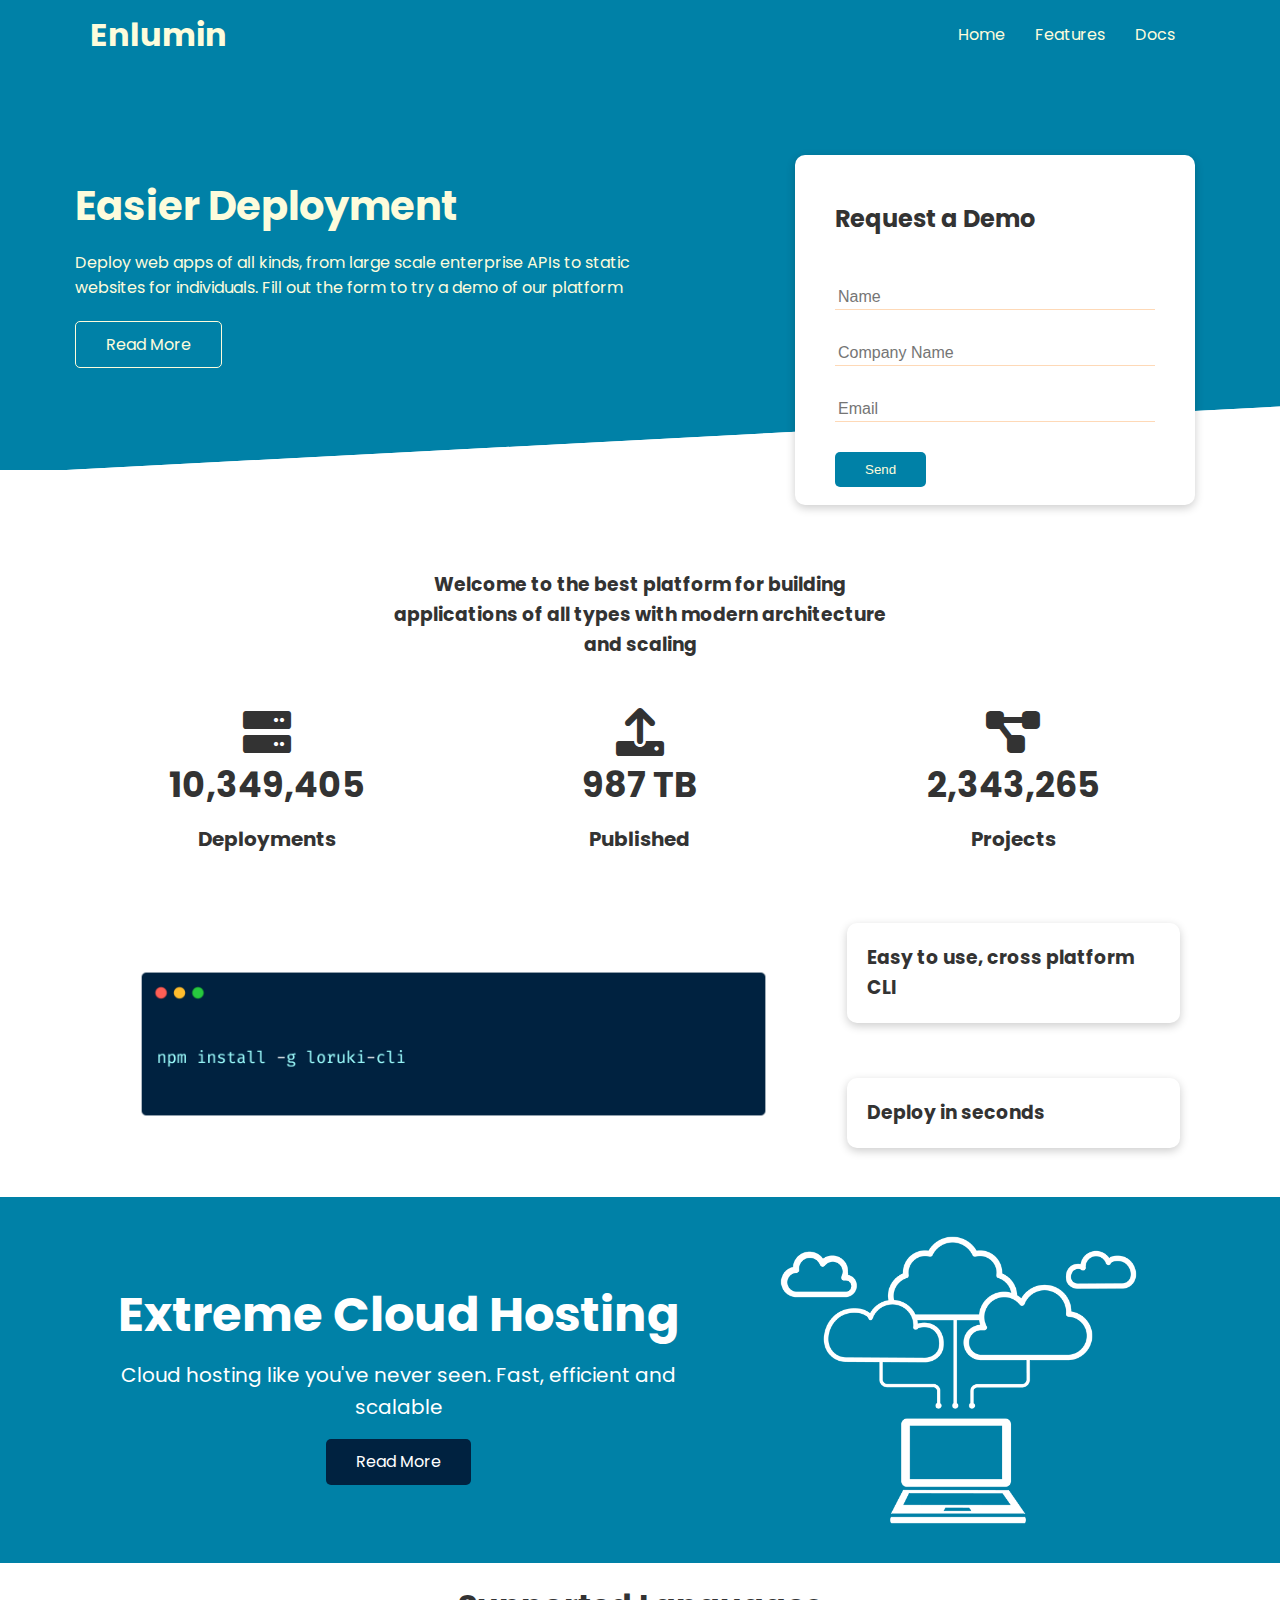
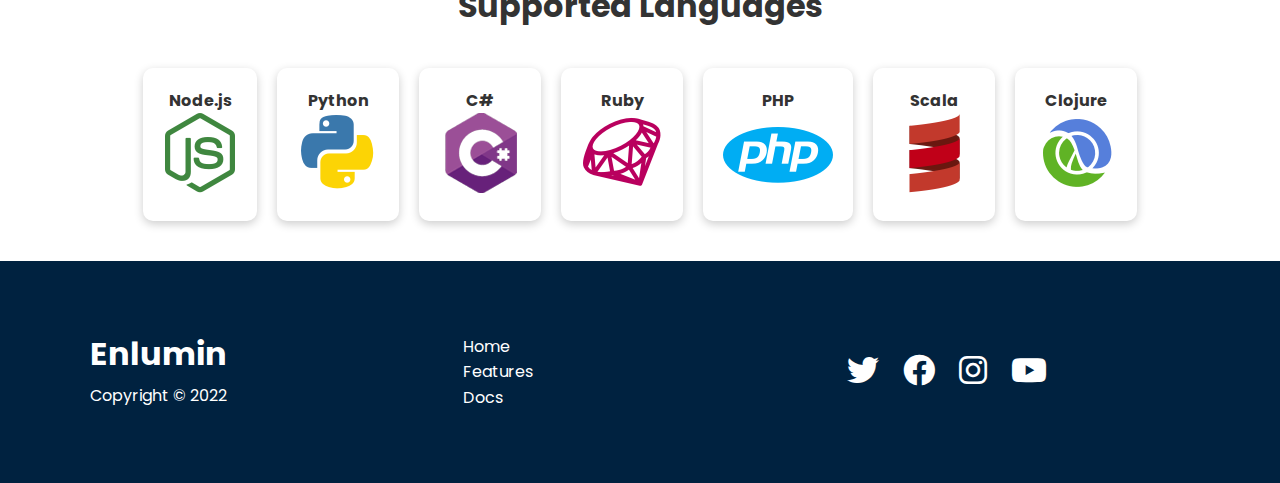
==== index.html @ 9f95b6fc "Initial commit" ====
<!DOCTYPE html>
<html lang="en">
  <head>
    <meta charset="UTF-8" />
    <meta http-equiv="X-UA-Compatible" content="IE=edge" />
    <meta name="viewport" content="width=device-width, initial-scale=1.0" />
    <link
      rel="stylesheet"
      href="https://cdnjs.cloudflare.com/ajax/libs/font-awesome/6.0.0/css/all.min.css"
      integrity="sha512-9usAa10IRO0HhonpyAIVpjrylPvoDwiPUiKdWk5t3PyolY1cOd4DSE0Ga+ri4AuTroPR5aQvXU9xC6qOPnzFeg=="
      crossorigin="anonymous"
      referrerpolicy="no-referrer"
    />
    <link rel="stylesheet" href="css/utilities.css" />
    <link rel="stylesheet" href="css/style.css" />
    <title>Enlumin | Cloud Hosting For Everyone</title>
  </head>
  <body>
    <!-- Navbar -->
    <div class="navbar">
      <div class="container flex">
        <h1 class="logo">Enlumin</h1>
        <nav>
          <ul>
            <li><a href="index.html">Home</a></li>
            <li><a href="features.html">Features</a></li>
            <li><a href="docs.html">Docs</a></li>
          </ul>
        </nav>
      </div>
    </div>

    <!-- Showcase -->
    <section class="showcase">
      <div class="container grid">
        <div class="showcase-text">
          <h1>Easier Deployment</h1>
          <p>
            Deploy web apps of all kinds, from large scale enterprise APIs to
            static websites for individuals. Fill out the form to try a demo of
            our platform
          </p>
          <a href="features.html" class="btn btn-outline">Read More</a>
        </div>

        <div class="showcase-form card">
          <h2>Request a Demo</h2>
          <form
            name="contact"
            method="POST"
            netlify-honeypot="bot-field"
            data-netlify="true"
          >
            <input type="hidden" name="form-name" value="contact" />
            <p class="hidden">
              <label>
                Don’t fill this out if you’re human: <input name="bot-field" />
              </label>
            </p>
            <div class="form-control">
              <input
                type="text"
                name="name"
                id="name"
                placeholder="Name"
                required
              />
            </div>
            <div class="form-control">
              <input
                type="text"
                name="company"
                id="name"
                placeholder="Company Name"
                required
              />
            </div>
            <div class="form-control">
              <input
                type="email"
                name="email"
                id="name"
                placeholder="Email"
                required
              />
            </div>
            <input type="submit" value="Send" class="btn btn-primary" />
          </form>
        </div>
      </div>
    </section>

    <!-- Stats -->
    <section class="stats">
      <div class="container">
        <h3 class="stats-heading text-center my-1">
          Welcome to the best platform for building applications of all types
          with modern architecture and scaling
        </h3>
        <div class="grid grid-3 text-center my-4">
          <div>
            <i class="fas fa-server fa-3x"></i>
            <h3>10,349,405</h3>
            <p class="text-secondary">Deployments</p>
          </div>
          <div>
            <i class="fas fa-upload fa-3x"></i>
            <h3>987 TB</h3>
            <p class="text-secondary">Published</p>
          </div>
          <div>
            <i class="fas fa-project-diagram fa-3x"></i>
            <h3>2,343,265</h3>
            <p class="text-secondary">Projects</p>
          </div>
        </div>
      </div>
    </section>

    <!-- CLI -->
    <section class="cli">
      <div class="container grid">
        <img src="images/cli.png" alt="" />
        <div class="card">
          <h3>Easy to use, cross platform CLI</h3>
        </div>
        <div class="card">
          <h3>Deploy in seconds</h3>
        </div>
      </div>
    </section>

    <!-- Cloud -->
    <section class="cloud bg-primary my-2 py-2">
      <div class="container grid">
        <div class="text-center">
          <h2 class="lg">Extreme Cloud Hosting</h2>
          <p class="lead my-1">
            Cloud hosting like you've never seen. Fast, efficient and scalable
          </p>
          <a href="features" class="btn btn-dark">Read More</a>
        </div>
        <img src="images/cloud.png" alt="" />
      </div>
    </section>

    <!-- Languages -->
    <section class="languages">
      <h2 class="md text-center my-2">Supported Languages</h2>
      <div class="container flex">
        <div class="card">
          <h4>Node.js</h4>
          <img src="images/logos/node.png" alt="" />
        </div>
        <div class="card">
          <h4>Python</h4>
          <img src="images/logos/python.png" alt="" />
        </div>
        <div class="card">
          <h4>C#</h4>
          <img src="images/logos/csharp.png" alt="" />
        </div>
        <div class="card">
          <h4>Ruby</h4>
          <img src="images/logos/ruby.png" alt="" />
        </div>
        <div class="card">
          <h4>PHP</h4>
          <img src="images/logos/php.png" alt="" />
        </div>
        <div class="card">
          <h4>Scala</h4>
          <img src="images/logos/scala.png" alt="" />
        </div>
        <div class="card">
          <h4>Clojure</h4>
          <img src="images/logos/clojure.png" alt="" />
        </div>
      </div>
    </section>

    <!-- Footer -->
    <footer class="footer bg-dark py-5">
      <div class="container grid grid-3">
        <div>
          <h1>Enlumin</h1>
          <p>Copyright &copy; 2022</p>
        </div>
        <nav>
          <ul>
            <li><a href="index.html">Home</a></li>
            <li><a href="features.html">Features</a></li>
            <li><a href="docs.html">Docs</a></li>
          </ul>
        </nav>
        <div class="social">
          <a href="#"><i class="fab fa-twitter fa-2x"></i></a>
          <a href="#"><i class="fab fa-facebook fa-2x"></i></a>
          <a href="#"><i class="fab fa-instagram fa-2x"></i></a>
          <a href="#"><i class="fab fa-youtube fa-2x"></i></a>
        </div>
      </div>
    </footer>
  </body>
</html>
---- css/utilities.css ----
/* Utilities */
.container {
  max-width: 1100px;
  margin: 0 auto;
  overflow: auto;
  /* padding: 0 40px; */
}

.flex {
  display: flex;
  justify-content: center;
  align-items: center;
  height: 100%;
}

.grid {
  display: grid;
  grid-template-columns: 1fr 1fr;
  gap: 20px;
  justify-content: center;
  align-items: center;
  height: 100%;
}

.grid-3 {
  grid-template-columns: repeat(3, 1fr);
}

.card {
  background-color: #fff;
  color: #333;
  border-radius: 10px;
  box-shadow: 0 3px 10px rgba(0, 0, 0, 0.2);
  padding: 20px;
  margin: 10px;
}

.text-center {
  text-align: center;
}

/* Backgrounds & colored buttons */
.bg-primary,
.btn-primary {
  background-color: var(--primary-color);
  color: #fff;
}

.bg-dark {
  background-color: var(--dark-color);
  color: #fff;
}

.bg-primary a,
.btn-primary a,
.bg-dark a {
  color: #fff;
}

/* Text sizes & colors*/
.lead {
  font-size: 20px;
}

.sm {
  font-size: 1rem;
}

.md {
  font-size: 2rem;
}

.lg {
  font-size: 3rem;
}

.xl {
  font-size: 4rem;
}

.text-primary {
  color: var(--primary-color);
}
.text-secondary {
  color: var(--secondary-color);
}
.text-dark {
  color: var(--dark-color);
}

/* Alert */
.alert {
  background-color: var(--light-color);
  padding: 10px 20px;
  font-weight: bold;
  margin: 15px 0;
}
.alert i {
  margin-right: 10px;
}

.alert-success {
  background-color: var(--success-color);
  color: #fff;
}

.alert-error {
  background-color: var(--error-color);
  color: #fff;
}

/* Buttons */
.btn {
  display: inline-block;
  padding: 10px 30px;
  cursor: pointer;
  background-color: var(--primary-color);
  color: var(--light-color);
  border: 0;
  border-radius: 5px;
}

.btn-dark {
  background-color: var(--dark-color);
}

.btn-outline {
  background-color: transparent;
  border: 1px var(--light-color) solid;
}

.btn:hover {
  transform: scale(0.98);
}

/* Margin */
.my-1 {
  margin: 1rem 0;
}
.my-2 {
  margin: 1.5rem 0;
}
.my-3 {
  margin: 2rem 0;
}
.my-4 {
  margin: 3rem 0;
}
.my-5 {
  margin: 4rem 0;
}

.m-1 {
  margin: 1rem;
}
.m-2 {
  margin: 1.5rem;
}
.m-3 {
  margin: 2rem;
}
.m-4 {
  margin: 3rem;
}
.m-5 {
  margin: 4rem;
}

/* Padding */
.py-1 {
  padding: 1rem 0;
}
.py-2 {
  padding: 1.5rem 0;
}
.py-3 {
  padding: 2rem 0;
}
.py-4 {
  padding: 3rem 0;
}
.py-5 {
  padding: 4rem 0;
}

.p-1 {
  padding: 1rem;
}
.p-2 {
  padding: 1.5rem;
}
.p-3 {
  padding: 2rem;
}
.p-4 {
  padding: 3rem;
}
.p-5 {
  padding: 4rem;
}
---- css/style.css ----
@import url("https://fonts.googleapis.com/css2?family=Poppins:wght@400;500;600;700&display=swap");

:root {
  --primary-color: #0081a7;
  --primary-light-color: #00afb9;
  --light-color: #fdfcdc;
  --tertiary-color: #fed9b7;
  --dark-color: #002240;
  --success-color: #5cb85c;
  --error-color: #d9534f;
}

/* General styles */
* {
  box-sizing: border-box;
  padding: 0;
  margin: 0;
}

body {
  font-family: "Poppins", sans-serif;
  color: #333;
  line-height: 1.6;
}

ul {
  list-style-type: none;
}

a {
  text-decoration: none;
  color: #333;
}

h1,
h2 {
  line-height: 1.2;
  margin: 10px 0;
}

p {
  margin: 10px 0;
}

img {
  width: 100%;
}

code,
pre {
  background: #333;
  color: #fff;
  padding: 10px;
}

.hidden {
  visibility: hidden;
  height: 0;
}

/* Navbar */
.navbar {
  background-color: var(--primary-color);
  color: var(--light-color);
  height: 70px;
}

.navbar .flex {
  justify-content: space-between;
}

.navbar ul {
  display: flex;
}

.navbar a {
  color: var(--light-color);
  padding: 10px;
  margin: 0 5px;
}

.navbar a:hover {
  border-bottom: 2px #fff solid;
}

/* Showcase */
.showcase {
  height: 400px;
  background-color: var(--primary-color);
  color: var(--light-color);
  position: relative;
}

.showcase h1 {
  font-size: 40px;
}

.showcase p {
  margin: 20px 0;
}

.showcase .grid {
  overflow: visible;
  grid-template-columns: 55% 45%;
  gap: 30px;
}

.showcase-text {
  -webkit-animation: slideInFromLeft 1s ease-in;
  animation: slideInFromLeft 1s ease-in;
}

.showcase-form {
  justify-self: flex-end;
  position: relative;
  top: 60px;
  height: 350px;
  width: 400px;
  padding: 40px;
  z-index: 100;
  -webkit-animation: slideInFromRight 1s ease-in;
  animation: slideInFromRight 1s ease-in;
}

.showcase-form .form-control {
  margin: 30px 0;
}

.showcase-form input[type="text"],
.showcase-form input[type="email"] {
  border: 0;
  border-bottom: 1px solid var(--tertiary-color);
  width: 100%;
  padding: 3px;
  font-size: 16px;
}

.showcase-form input:focus {
  outline: none;
}

.showcase::before,
.showcase::after {
  content: "";
  position: absolute;
  height: 100px;
  bottom: -70px;
  right: 0;
  left: 0;
  background-color: #fff;
  transform: skewY(-3deg);
}

/* Stats */
.stats {
  padding-top: 100px;
  -webkit-animation: slideInFromBottom 1s ease-in;
  animation: slideInFromBottom 1s ease-in;
}

.stats-heading {
  max-width: 500px;
  margin: auto;
}

.stats .grid h3 {
  font-size: 35px;
}

.stats .grid p {
  font-size: 20px;
  font-weight: bold;
}

/* CLI */
.cli .grid {
  grid-template-columns: repeat(3, 1fr);
  grid-template-rows: repeat(2, 1fr);
}

.cli .grid > *:first-child {
  grid-column: 1 / span 2;
  grid-row: 1 / span 2;
}

/* Cloud */
.cloud .grid {
  grid-template-columns: 4fr 3fr;
}

/* Languages */
.languages .flex {
  flex-wrap: wrap;
}

.languages .card {
  text-align: center;
  margin: 18px 10px 40px;
  transition: transform 0.2s ease-in;
}

.languages .card hr {
  font-size: 20px;
  margin-bottom: 10px;
}

.languages .card:hover {
  transform: translateY(-15px);
}

/* Features */
.features-head img {
  width: 200px;
  justify-self: flex-end;
}

.features-sub-head img {
  width: 300px;
  justify-self: flex-end;
}

.features-main .card > i {
  margin: 0 10px;
}

.features-main .grid {
  padding: 30px;
}

.features-main .grid > *:first-child {
  grid-column: 1 / span 3;
}

.features-main .grid > *:nth-child(2) {
  grid-column: 1 / span 2;
}

/* Docs */
.docs-head img {
  width: 200px;
  justify-self: flex-end;
}

.docs-main h3 {
  margin: 20px 0;
}

.docs-main .grid {
  grid-template-columns: 1fr 2fr;
  align-items: flex-start;
}

.docs-main nav li {
  font-size: 17px;
  padding-bottom: 5px;
  margin-bottom: 5px;
  border-bottom: 1px #ccc solid;
}

.docs-main a:hover {
  font-weight: bold;
}

/* Footer */
.footer .social a {
  margin: 0 10px;
}

/* Animations */
@-webkit-keyframes slideInFromLeft {
  0% {
    transform: translateX(-100%);
  }

  100% {
    transform: translateX(0);
  }
}
@keyframes slideInFromLeft {
  0% {
    transform: translateX(-100%);
  }

  100% {
    transform: translateX(0);
  }
}
@-webkit-keyframes slideInFromRight {
  0% {
    transform: translateX(100%);
  }

  100% {
    transform: translateX(0);
  }
}
@keyframes slideInFromRight {
  0% {
    transform: translateX(100%);
  }

  100% {
    transform: translateX(0);
  }
}

@-webkit-keyframes slideInFromTop {
  0% {
    transform: translateY(-100%);
  }

  100% {
    transform: translateY(0);
  }
}

@keyframes slideInFromTop {
  0% {
    transform: translateY(-100%);
  }

  100% {
    transform: translateY(0);
  }
}

@-webkit-keyframes slideInFromBottom {
  0% {
    transform: translateY(100%);
  }

  100% {
    transform: translateY(0);
  }
}

@keyframes slideInFromBottom {
  0% {
    transform: translateY(100%);
  }

  100% {
    transform: translateY(0);
  }
}

/* Media Queries */
/* Tablet */
@media (max-width: 768px) {
  .grid,
  .showcase .grid,
  .stats .grid,
  .cli .grid,
  .cloud .grid,
  .features-main .grid,
  .docs-main .grid {
    grid-template-columns: 1fr;
    grid-template-rows: 1fr;
  }

  .showcase {
    height: auto;
  }

  .showcase-text {
    text-align: center;
    margin-top: 40px;
    -webkit-animation: slideInFromTop 1s ease-in;
    animation: slideInFromTop 1s ease-in;
  }

  .showcase-form {
    justify-self: center;
    margin: auto;
    -webkit-animation: slideInFromBottom 1s ease-in;
    animation: slideInFromBottom 1s ease-in;
  }

  .cli .grid > *:first-child {
    grid-column: 1;
    grid-row: 1;
  }

  .features-head,
  .features-sub-head,
  .docs-head {
    text-align: center;
  }

  .features-head img,
  .features-sub-head img,
  .docs-head img {
    justify-self: center;
  }

  .features-main .grid > *:first-child,
  .features-main .grid > *:nth-child(2) {
    grid-column: 1;
  }
}
/* Mobile */
@media (max-width: 500px) {
  .navbar {
    height: 110px;
  }

  .navbar .flex {
    flex-direction: column;
  }

  .navbar ul {
    padding: 10px;
    background-color: rgba(0, 0, 0, 0.1);
  }
}
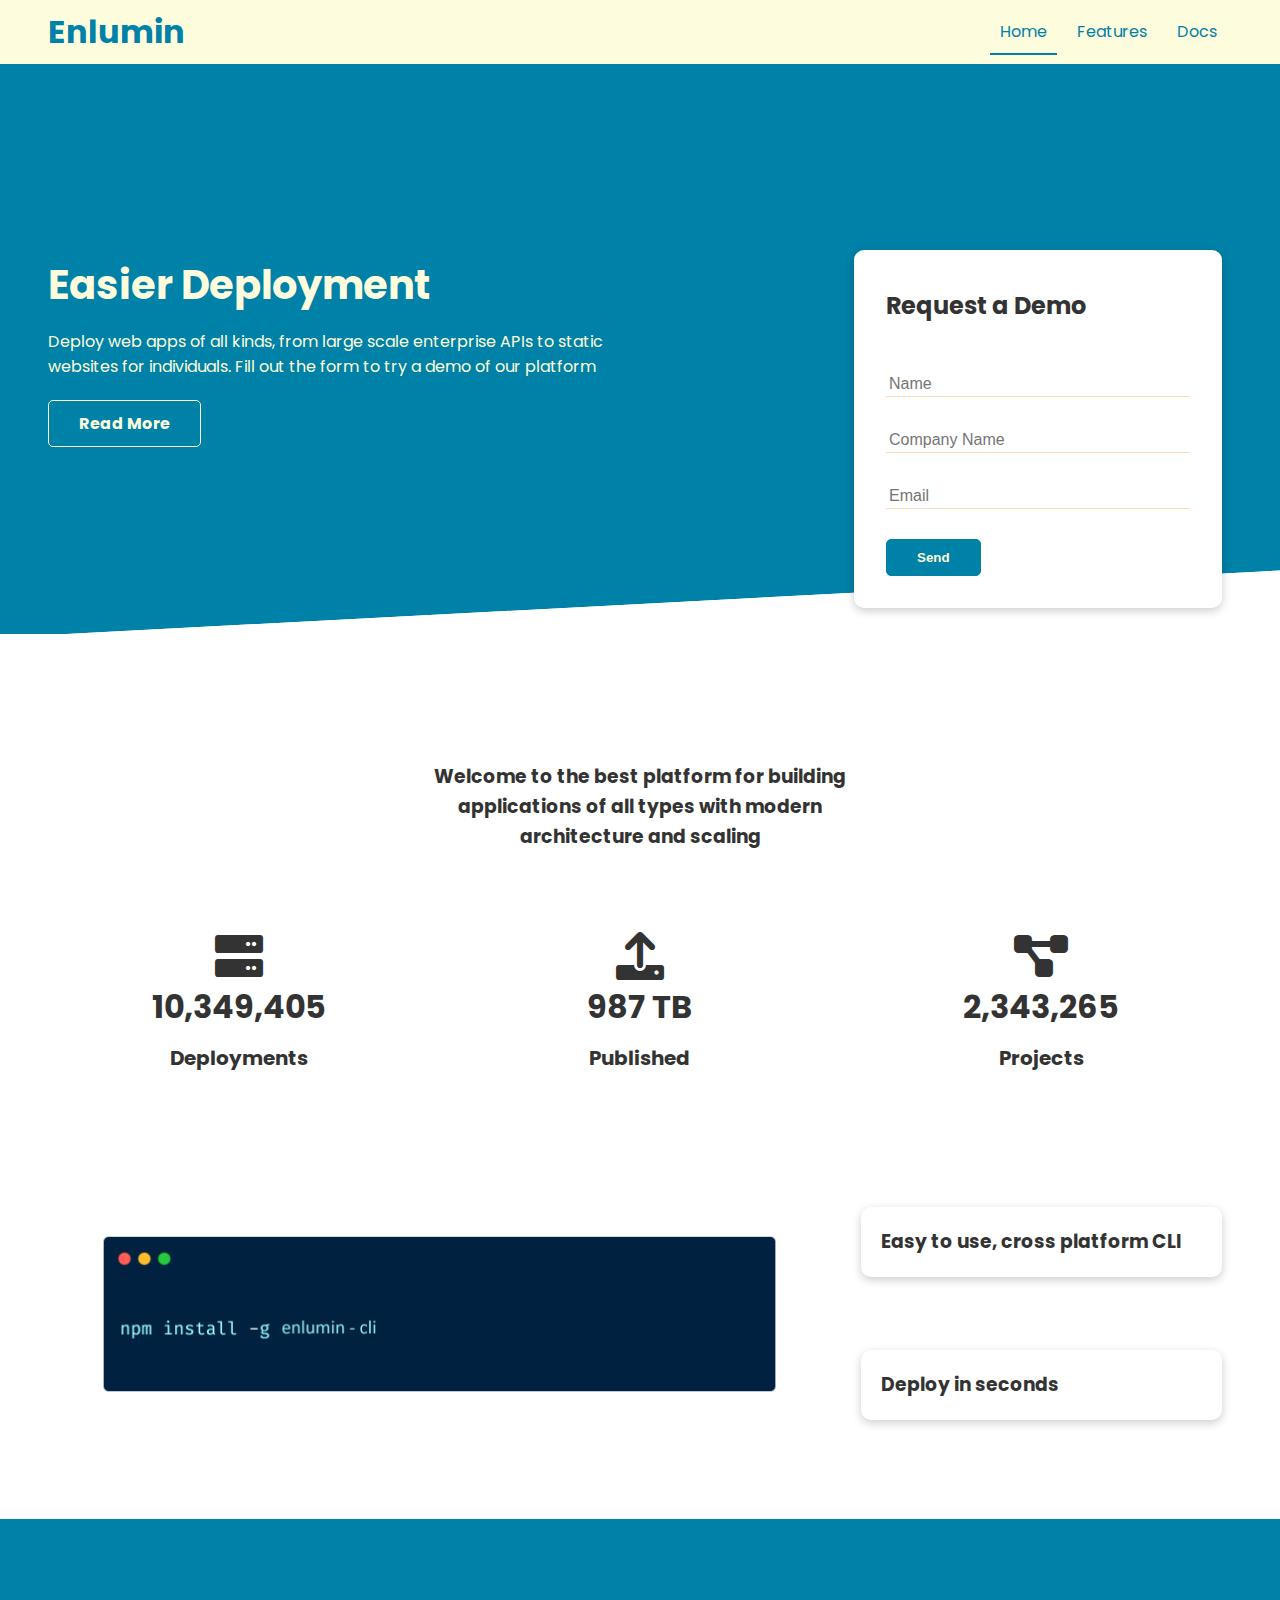
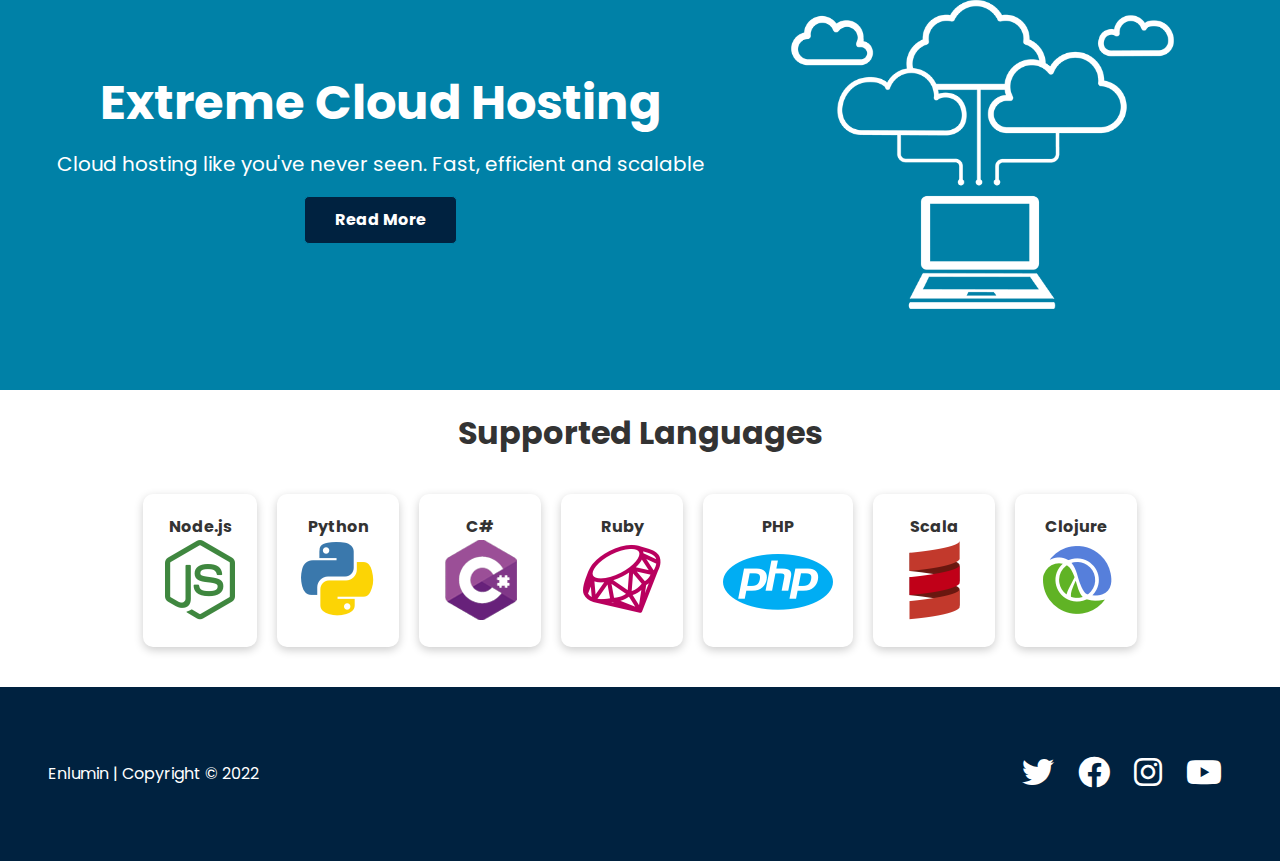
==== commit 67c64243: "Home page - responsivness" ====
--- a/index.html
+++ b/index.html
@@ -20,13 +20,18 @@
     <div class="navbar">
       <div class="container flex">
         <h1 class="logo">Enlumin</h1>
-        <nav>
-          <ul>
-            <li><a href="index.html">Home</a></li>
+        <nav class="nav-links-wrapper">
+          <ul class="nav-links">
+            <li><a class="active-link" href="index.html">Home</a></li>
             <li><a href="features.html">Features</a></li>
             <li><a href="docs.html">Docs</a></li>
           </ul>
         </nav>
+        <div class="mobile-menu-toggle">
+          <span class="line"></span>
+          <span class="line"></span>
+          <span class="line"></span>
+        </div>
       </div>
     </div>
 
@@ -131,7 +136,7 @@
     </section>
 
     <!-- Cloud -->
-    <section class="cloud bg-primary my-2 py-2">
+    <section class="cloud bg-primary my-2 py-5">
       <div class="container grid">
         <div class="text-center">
           <h2 class="lg">Extreme Cloud Hosting</h2>
@@ -181,18 +186,10 @@
 
     <!-- Footer -->
     <footer class="footer bg-dark py-5">
-      <div class="container grid grid-3">
+      <div class="container">
         <div>
-          <h1>Enlumin</h1>
-          <p>Copyright &copy; 2022</p>
-        </div>
-        <nav>
-          <ul>
-            <li><a href="index.html">Home</a></li>
-            <li><a href="features.html">Features</a></li>
-            <li><a href="docs.html">Docs</a></li>
-          </ul>
-        </nav>
+          <p>Enlumin | Copyright &copy; 2022</p>
+        </div>
         <div class="social">
           <a href="#"><i class="fab fa-twitter fa-2x"></i></a>
           <a href="#"><i class="fab fa-facebook fa-2x"></i></a>
@@ -201,5 +198,7 @@
         </div>
       </div>
     </footer>
+
+    <script src="js/app.js"></script>
   </body>
 </html>
--- a/css/utilities.css
+++ b/css/utilities.css
@@ -1,9 +1,15 @@
 /* Utilities */
 .container {
-  max-width: 1100px;
+  max-width: 1280px;
   margin: 0 auto;
   overflow: auto;
-  /* padding: 0 40px; */
+  padding: 0 3rem;
+}
+
+@media screen and (max-width: 500px) {
+  .container {
+    padding: 0 1rem;
+  }
 }
 
 .flex {
@@ -22,11 +28,18 @@
   height: 100%;
 }
 
+@media screen and(max-width: 850px) {
+  .grid {
+    grid-template-columns: 1fr;
+  }
+}
+
 .grid-3 {
   grid-template-columns: repeat(3, 1fr);
 }
 
-.card {
+.card,
+.card-list {
   background-color: #fff;
   color: #333;
   border-radius: 10px;
@@ -114,10 +127,12 @@
   display: inline-block;
   padding: 10px 30px;
   cursor: pointer;
+  font-weight: bold;
   background-color: var(--primary-color);
   color: var(--light-color);
-  border: 0;
+  border: 1px var(--primary-color) solid;
   border-radius: 5px;
+  transition: all 0.2s ease-in;
 }
 
 .btn-dark {
@@ -129,10 +144,6 @@
   border: 1px var(--light-color) solid;
 }
 
-.btn:hover {
-  transform: scale(0.98);
-}
-
 /* Margin */
 .my-1 {
   margin: 1rem 0;
--- a/css/style.css
+++ b/css/style.css
@@ -60,9 +60,20 @@
 
 /* Navbar */
 .navbar {
-  background-color: var(--primary-color);
-  color: var(--light-color);
-  height: 70px;
+  background-color: var(--light-color);
+  color: var(--primary-color);
+  height: 4rem;
+  width: 100%;
+  position: fixed;
+  top: 0;
+  z-index: 1000;
+}
+
+.navbar.sticky {
+  opacity: 0.98;
+  box-shadow: 0 0 40px rgb(0 0 0 / 7%);
+  z-index: 1000;
+  transition: all 0.3s ease-in;
 }
 
 .navbar .flex {
@@ -74,18 +85,108 @@
 }
 
 .navbar a {
-  color: var(--light-color);
+  color: var(--primary-color);
   padding: 10px;
   margin: 0 5px;
-}
-
-.navbar a:hover {
-  border-bottom: 2px #fff solid;
+  transition: color 0.6s ease-in;
+}
+
+.navbar a:hover,
+.navbar a.active-link {
+  border-bottom: 2px var(--primary-color) solid;
+}
+
+@media screen and (max-width: 720px) {
+  .nav-links {
+    position: fixed;
+    top: 4rem;
+    left: 0;
+    height: 50vh;
+    width: 100%;
+    background: #1d293e;
+    display: flex;
+    flex-direction: column;
+    align-items: center;
+    justify-content: space-evenly;
+    transform: translateX(100%);
+    transition: all 0.3s ease-in;
+  }
+
+  .nav-links.mobile-active {
+    transform: translateX(0);
+  }
+
+  .nav-links.mobile-active li a {
+    color: var(--light-color);
+  }
+}
+
+/* Mobile Menu */
+.mobile-menu-toggle {
+  display: none;
+}
+
+.mobile-menu-toggle .line {
+  width: 1.8rem;
+  height: 3px;
+  background-color: var(--primary-color);
+  display: block;
+  margin: 5px auto;
+}
+
+.mobile-menu-toggle:hover {
+  cursor: pointer;
+}
+
+.mobile-menu-toggle {
+  position: relative;
+}
+
+.mobile-menu-toggle.is-active {
+  transform: rotate(45deg);
+}
+
+.mobile-menu-toggle:before {
+  content: "";
+  position: absolute;
+  box-sizing: border-box;
+  width: 2.2rem;
+  height: 2.2rem;
+  border: 3px solid transparent;
+  top: 2px;
+  left: -10px;
+  border-radius: 100%;
+}
+
+.mobile-menu-toggle.is-active:before {
+  border: 3px solid var(--primary-color);
+}
+
+.mobile-menu-toggle.is-active .line {
+  width: 1.2rem;
+}
+
+.mobile-menu-toggle.is-active .line:nth-child(2) {
+  opacity: 0;
+}
+
+.mobile-menu-toggle.is-active .line:nth-child(1) {
+  transform: translateX(-2px) translateY(13px);
+}
+
+.mobile-menu-toggle.is-active .line:nth-child(3) {
+  transform: translateX(-2px) translateY(-3px) rotate(90deg);
+}
+
+@media screen and (max-width: 720px) {
+  .mobile-menu-toggle {
+    display: block;
+  }
 }
 
 /* Showcase */
 .showcase {
-  height: 400px;
+  padding: 10rem 0 6rem 0;
   background-color: var(--primary-color);
   color: var(--light-color);
   position: relative;
@@ -101,25 +202,22 @@
 
 .showcase .grid {
   overflow: visible;
-  grid-template-columns: 55% 45%;
-  gap: 30px;
-}
-
-.showcase-text {
-  -webkit-animation: slideInFromLeft 1s ease-in;
-  animation: slideInFromLeft 1s ease-in;
+  grid-template-columns: 1fr 1fr;
+  gap: 1rem;
+}
+
+.showcase-text .btn:hover {
+  background: var(--light-color);
+  color: var(--primary-color);
 }
 
 .showcase-form {
   justify-self: flex-end;
   position: relative;
-  top: 60px;
-  height: 350px;
-  width: 400px;
-  padding: 40px;
+  top: 5rem;
+  max-width: 23rem;
+  padding: 2rem;
   z-index: 100;
-  -webkit-animation: slideInFromRight 1s ease-in;
-  animation: slideInFromRight 1s ease-in;
 }
 
 .showcase-form .form-control {
@@ -151,20 +249,37 @@
   transform: skewY(-3deg);
 }
 
+.showcase-form .btn:hover {
+  background-color: var(--light-color);
+  color: var(--primary-color);
+  font-weight: bold;
+  border: 1px var(--primary-color) solid;
+}
+
+@media screen and (max-width: 900px) {
+  .showcase .grid {
+    grid-template-columns: 1fr;
+  }
+
+  .showcase-form {
+    justify-self: center;
+    max-width: 30rem;
+  }
+}
+
 /* Stats */
 .stats {
-  padding-top: 100px;
-  -webkit-animation: slideInFromBottom 1s ease-in;
-  animation: slideInFromBottom 1s ease-in;
+  padding-top: 8rem;
 }
 
 .stats-heading {
-  max-width: 500px;
+  max-width: 30rem;
   margin: auto;
+  padding-bottom: 2rem;
 }
 
 .stats .grid h3 {
-  font-size: 35px;
+  font-size: 2rem;
 }
 
 .stats .grid p {
@@ -172,7 +287,33 @@
   font-weight: bold;
 }
 
+@media screen and (max-width: 700px) {
+  .stats .grid h3 {
+    font-size: 1.5rem;
+  }
+  .stats .grid p {
+    font-size: 1rem;
+  }
+}
+@media screen and (max-width: 400px) {
+  .stats .grid {
+    grid-template-columns: 1fr;
+  }
+
+  .stats .grid > div {
+    padding-bottom: 1rem;
+    border-bottom: 1px var(--tertiary-color) solid;
+  }
+
+  .stats .grid > div:last-child {
+    border-bottom: 0;
+  }
+}
+
 /* CLI */
+.cli {
+  padding: 3rem 0;
+}
 .cli .grid {
   grid-template-columns: repeat(3, 1fr);
   grid-template-rows: repeat(2, 1fr);
@@ -183,9 +324,49 @@
   grid-row: 1 / span 2;
 }
 
+@media screen and (max-width: 900px) {
+  .cli .grid {
+    grid-template-columns: 1fr;
+  }
+
+  .cli .grid > *:first-child {
+    grid-column: 1;
+  }
+}
+
 /* Cloud */
+
 .cloud .grid {
   grid-template-columns: 4fr 3fr;
+}
+
+.cloud .grid .btn:hover {
+  background-color: var(--light-color);
+  color: var(--primary-color);
+}
+
+@media screen and (max-width: 800px) {
+  .cloud .grid {
+    grid-template-columns: 1fr;
+  }
+
+  .cloud .grid > div {
+    padding-bottom: 3rem;
+  }
+
+  .cloud .grid img {
+    width: 50%;
+    justify-self: center;
+  }
+}
+
+@media screen and (max-width: 500px) {
+  .cloud .lg {
+    font-size: 2rem;
+  }
+  .cloud .lead {
+    font-size: 1rem;
+  }
 }
 
 /* Languages */
@@ -261,155 +442,32 @@
   font-weight: bold;
 }
 
+.docs-main .card {
+  display: none;
+}
+
+.docs-main .card.active {
+  display: block;
+}
+
 /* Footer */
+.footer .container {
+  display: flex;
+  align-items: center;
+  justify-content: space-between;
+}
+
 .footer .social a {
   margin: 0 10px;
-}
-
-/* Animations */
-@-webkit-keyframes slideInFromLeft {
-  0% {
-    transform: translateX(-100%);
-  }
-
-  100% {
-    transform: translateX(0);
-  }
-}
-@keyframes slideInFromLeft {
-  0% {
-    transform: translateX(-100%);
-  }
-
-  100% {
-    transform: translateX(0);
-  }
-}
-@-webkit-keyframes slideInFromRight {
-  0% {
-    transform: translateX(100%);
-  }
-
-  100% {
-    transform: translateX(0);
-  }
-}
-@keyframes slideInFromRight {
-  0% {
-    transform: translateX(100%);
-  }
-
-  100% {
-    transform: translateX(0);
-  }
-}
-
-@-webkit-keyframes slideInFromTop {
-  0% {
-    transform: translateY(-100%);
-  }
-
-  100% {
-    transform: translateY(0);
-  }
-}
-
-@keyframes slideInFromTop {
-  0% {
-    transform: translateY(-100%);
-  }
-
-  100% {
-    transform: translateY(0);
-  }
-}
-
-@-webkit-keyframes slideInFromBottom {
-  0% {
-    transform: translateY(100%);
-  }
-
-  100% {
-    transform: translateY(0);
-  }
-}
-
-@keyframes slideInFromBottom {
-  0% {
-    transform: translateY(100%);
-  }
-
-  100% {
-    transform: translateY(0);
-  }
-}
-
-/* Media Queries */
-/* Tablet */
-@media (max-width: 768px) {
-  .grid,
-  .showcase .grid,
-  .stats .grid,
-  .cli .grid,
-  .cloud .grid,
-  .features-main .grid,
-  .docs-main .grid {
-    grid-template-columns: 1fr;
-    grid-template-rows: 1fr;
-  }
-
-  .showcase {
-    height: auto;
-  }
-
-  .showcase-text {
-    text-align: center;
-    margin-top: 40px;
-    -webkit-animation: slideInFromTop 1s ease-in;
-    animation: slideInFromTop 1s ease-in;
-  }
-
-  .showcase-form {
-    justify-self: center;
-    margin: auto;
-    -webkit-animation: slideInFromBottom 1s ease-in;
-    animation: slideInFromBottom 1s ease-in;
-  }
-
-  .cli .grid > *:first-child {
-    grid-column: 1;
-    grid-row: 1;
-  }
-
-  .features-head,
-  .features-sub-head,
-  .docs-head {
-    text-align: center;
-  }
-
-  .features-head img,
-  .features-sub-head img,
-  .docs-head img {
-    justify-self: center;
-  }
-
-  .features-main .grid > *:first-child,
-  .features-main .grid > *:nth-child(2) {
-    grid-column: 1;
-  }
-}
-/* Mobile */
-@media (max-width: 500px) {
-  .navbar {
-    height: 110px;
-  }
-
-  .navbar .flex {
-    flex-direction: column;
-  }
-
-  .navbar ul {
-    padding: 10px;
-    background-color: rgba(0, 0, 0, 0.1);
-  }
-}
+  transition: all 0.3s ease-in;
+}
+.footer .social a:hover {
+  color: var(--error-color);
+}
+
+@media screen and (max-width: 600px) {
+  .footer .container {
+    flex-direction: column-reverse;
+    gap: 1rem;
+  }
+}
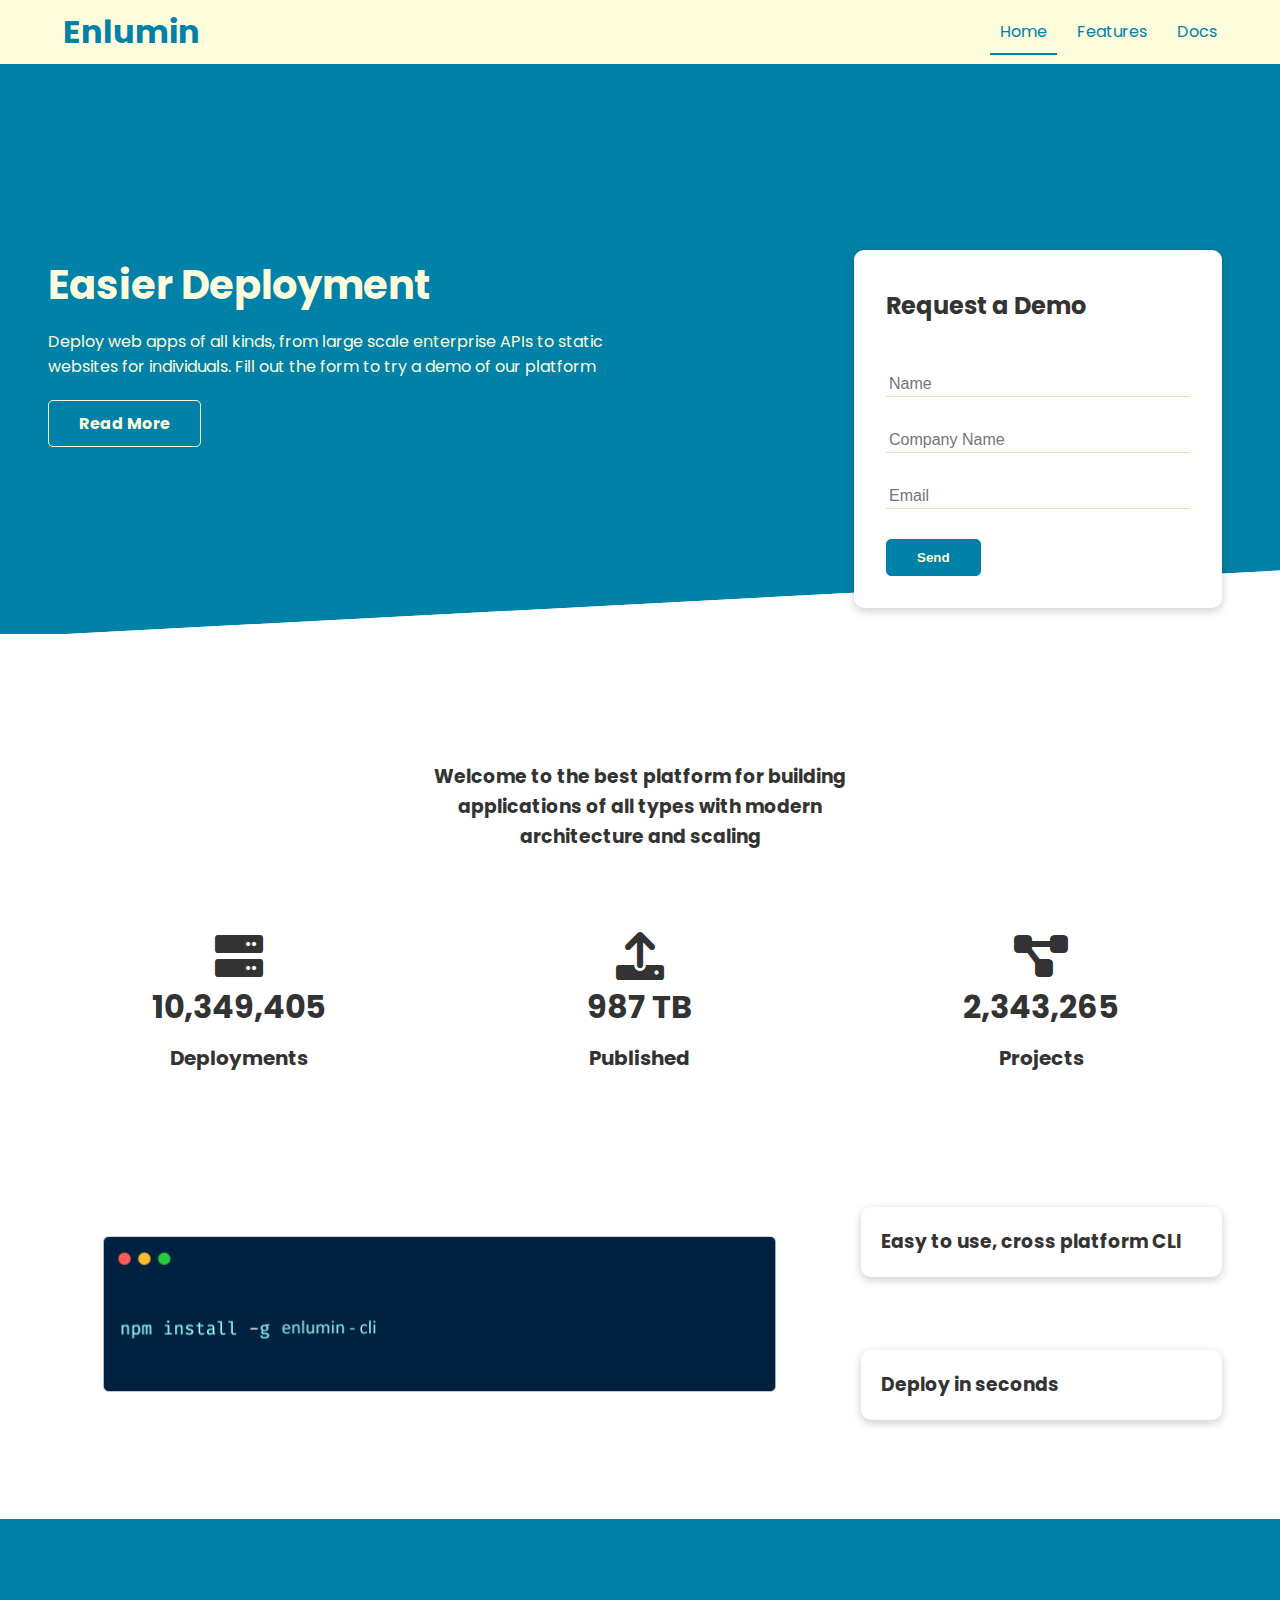
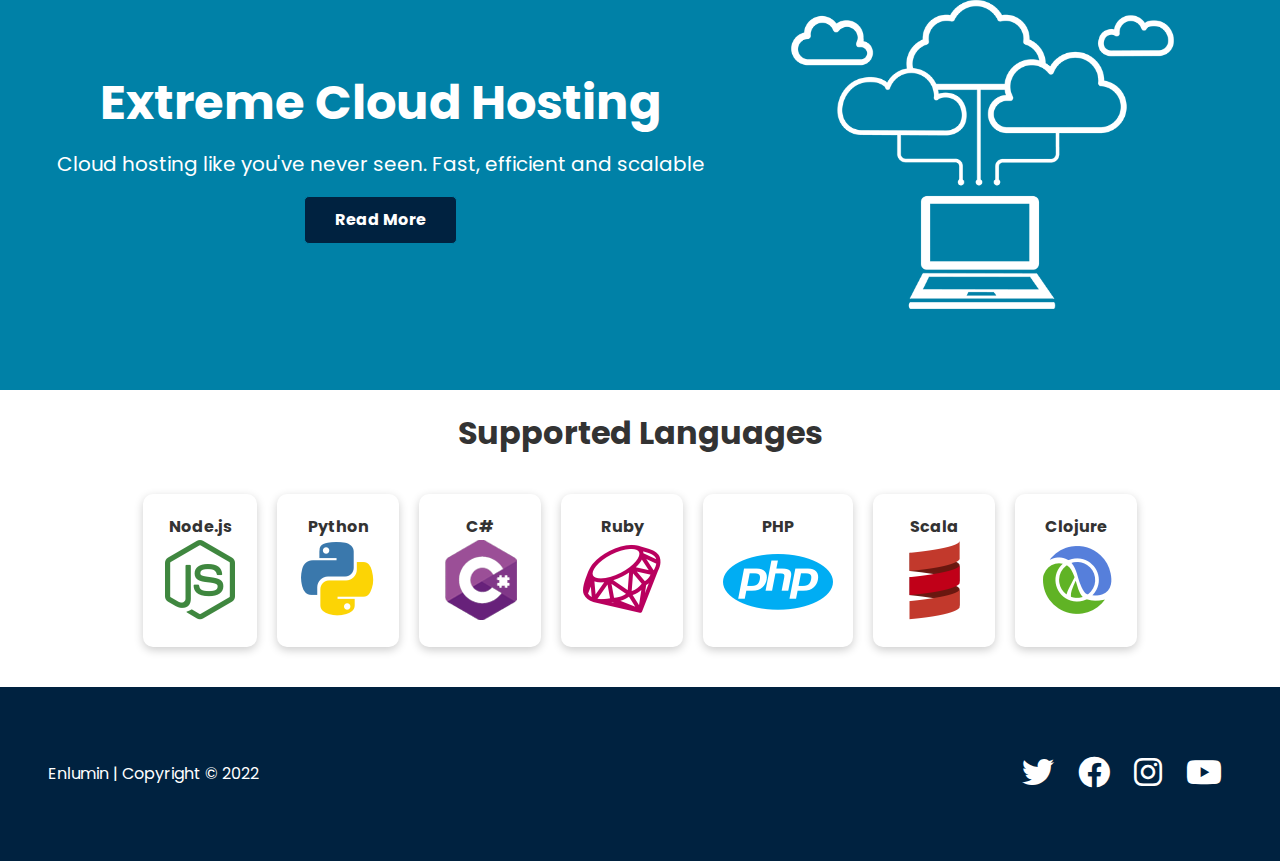
==== commit e262a36b: "Fixed responsivess on all pages" ====
--- a/index.html
+++ b/index.html
@@ -19,7 +19,7 @@
     <!-- Navbar -->
     <div class="navbar">
       <div class="container flex">
-        <h1 class="logo">Enlumin</h1>
+        <h1 class="logo"><a href="index.html">Enlumin</a></h1>
         <nav class="nav-links-wrapper">
           <ul class="nav-links">
             <li><a class="active-link" href="index.html">Home</a></li>
--- a/css/utilities.css
+++ b/css/utilities.css
@@ -2,7 +2,7 @@
 .container {
   max-width: 1280px;
   margin: 0 auto;
-  overflow: auto;
+  overflow: hidden;
   padding: 0 3rem;
 }
 
--- a/css/style.css
+++ b/css/style.css
@@ -390,16 +390,34 @@
 }
 
 /* Features */
+.features-head {
+  padding: 8rem 0 5rem;
+}
 .features-head img {
   width: 200px;
   justify-self: flex-end;
 }
 
+@media screen and (max-width: 700px) {
+  .features-head img {
+    display: none;
+  }
+}
+
 .features-sub-head img {
   width: 300px;
   justify-self: flex-end;
 }
 
+@media screen and (max-width: 700px) {
+  .features-sub-head .grid {
+    grid-template-columns: 1fr;
+  }
+
+  .features-sub-head img {
+    justify-self: center;
+  }
+}
 .features-main .card > i {
   margin: 0 10px;
 }
@@ -416,12 +434,51 @@
   grid-column: 1 / span 2;
 }
 
+@media screen and (max-width: 800px) {
+  .features-main .grid {
+    grid-template-columns: 1fr 1fr;
+  }
+
+  .features-main .grid > *:nth-child(2) {
+    grid-column: 1;
+  }
+
+  .features-main .grid > *:first-child,
+  .features-main .grid > *:last-child {
+    grid-column: 1 / span 2;
+  }
+}
+
+@media screen and (max-width: 700px) {
+  .features-main .grid {
+    grid-template-columns: 1fr;
+  }
+
+  .features-main .grid > *:first-child,
+  .features-main .grid > *:last-child {
+    grid-column: 1;
+  }
+}
+
 /* Docs */
+.docs-head {
+  padding: 8rem 0 5rem;
+}
+
 .docs-head img {
   width: 200px;
   justify-self: flex-end;
 }
 
+@media screen and (max-width: 500px) {
+  .docs-head img {
+    display: none;
+  }
+  .docs-head .grid {
+    grid-template-columns: 1fr;
+  }
+}
+
 .docs-main h3 {
   margin: 20px 0;
 }
@@ -429,6 +486,12 @@
 .docs-main .grid {
   grid-template-columns: 1fr 2fr;
   align-items: flex-start;
+}
+
+@media screen and (max-width: 700px) {
+  .docs-main .grid {
+    grid-template-columns: 1fr;
+  }
 }
 
 .docs-main nav li {
